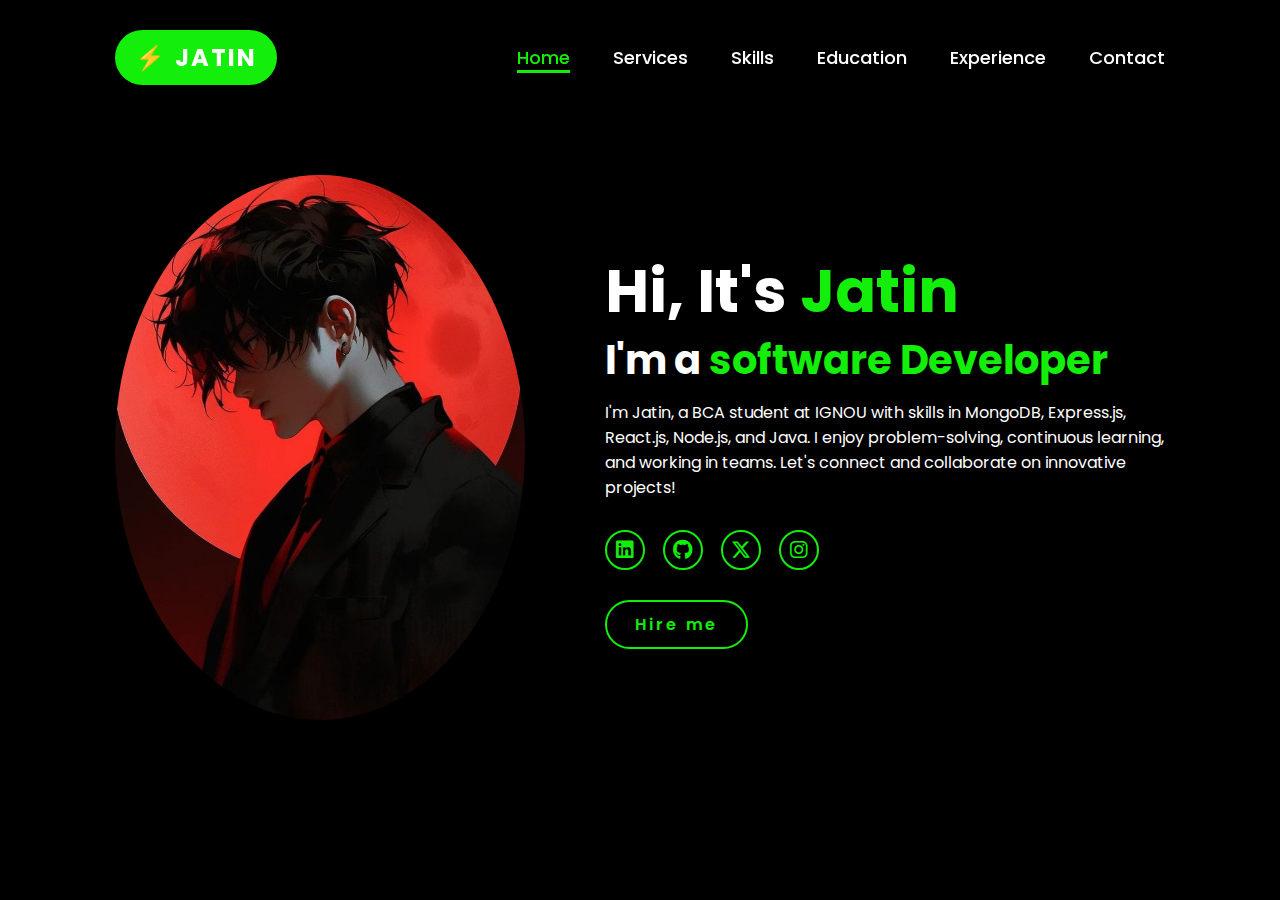
==== portfolio/index.html @ 4302016c "Add portfolio project folder with initial setup and files" ====
<!DOCTYPE html>
<html lang="en">

<head>
    <meta charset="UTF-8">
    <meta name="viewport" content="width=device-width, initial-scale=1.0">
    <link rel="stylesheet" href="https://cdnjs.cloudflare.com/ajax/libs/font-awesome/6.5.2/css/all.min.css">
    <link rel="stylesheet" href="style.css">
    <title>Portfolio Website</title>
</head>

<body>
    <header>
        <!-- Logo --> 

        <a href="#" class="logo">
            <span class="logo-icon">⚡</span> 
            <span class="logo-text">Jatin</span>
        </a>

        <!-- Navbar -->

        <nav>
            <a href="#" class="active"> Home</a>
            <a href="#">Services</a>
            <a href="#">Skills</a>
            <a href="#">Education</a>
            <a href="#">Experience</a>
            <a href="#">Contact</a>
        </nav>
    </header>
    <section class="home">
        <div class="home-img">
            <img src="anim.jpg" alt="">
        </div>
        <div class="home-content">
            <h1>Hi, It's <span>Jatin</span></h1>
            <h3 class="typing-text">I'm a <span></span></h3>
            <p>I'm Jatin, a BCA student at IGNOU with skills in MongoDB, Express.js, React.js, Node.js, and Java. I enjoy problem-solving, continuous learning, and working in teams. Let's connect and collaborate on innovative projects!</p>
            <div class="social-icons">
                <a href="#"><i class="fa-brands fa-linkedin"></i></a>
                <a href="#"><i class="fa-brands fa-github"></i></a>
                <a href="#"><i class="fa-brands fa-x-twitter"></i></a>
                <a href="#"><i class="fa-brands fa-instagram"></i></a>
            </div>
            <a href="#" class="btn">Hire me</a>
        </div>
    </section>
</body>

</html>
---- portfolio/style.css ----
@import url('https://fonts.googleapis.com/css2?family=Poppins:wght@100;200;300;400;500;600&display=swap');

*{
    margin: 0;
    padding: 0;
    box-sizing: border-box;
    text-decoration: none;
    border: none;
    outline: none;
    font-family: 'Poppins', sans-serif;
}

html{
    font-size: 62.5%;
}

body{
    width: 100%;
    height: 100vh;
    overflow-x: hidden;
    background-color: black;
    color: white;
}

header{
    margin-top: 20px;
    position: fixed;
    top: 0;
    left: 0;
    width: 100%;
    padding: 1rem 9%;
    background-color: transparent;
    filter: drop-shadow(10px);
    display: flex;
    justify-content: space-between;
    align-items: center;
    z-index: 100;
}

.logo {
    display: flex;
    align-items: center;
    padding: 10px 20px;
    background-color: #13ee0b;
    border-radius: 50px;
    box-shadow: 0 4px 8px rgba(0, 0, 0, 0.1);
}

.logo-icon {
    font-size: 24px;
    color: #fff;
    margin-right: 10px;
}

.logo-text {
    font-size: 24px;
    color: #fff;
    font-weight: bold;
    text-transform: uppercase;
    letter-spacing: 2px;
}

.logo:hover{
    transform: scale(1.1);
}

nav a{
    font-size: 1.8rem;
    color: white;
    margin-left: 4rem;
    font-weight: 500;
    transition: 0.3s ease;
    border-bottom: 3px solid transparent;
}

nav a:hover,
nav a.active{
    color: #13ee0b;
    border-bottom: 3px solid #13ee0b;
}

@media(max-width:995px){
    nav{
        position: absolute;
        display: none;
        top: 0;
        right: 0;
        width: 40%;
        border-left: 3px solid #13ee0b;
        border-bottom: 3px solid #13ee0b;
        border-bottom-left-radius: 2rem;
        padding: 1rem solid;
        background-color: #161616;
        border-top: 0.1rem solid rgba(0,0,0,0.1);
    }

    nav.active{
        display: block;
    }

    nav a{
        display: block;
        font-size: 2rem;
        margin: 3rem 0;
    }

    nav a:hover,
    nav a.active{
        padding: 1rem;
        border-radius: 0.5rem;
        border-bottom: 0.5rem solid #13ee0b;
    }
}

section{
    min-height: 100vh;
    padding: 5rem 9% 5rem;
}

.home{
    display: flex;
    justify-content: center;
    align-items: center;
    gap: 8rem;
    background-color: black;
}

.home .home-content h1{
    font-size: 6rem;
    font-weight: 700;
    line-height: 1.3;
}

span{
    color: #13ee0b;
}

.home-content h3{
    font-size: 4rem;
    margin-bottom: 1rem;
    font-weight: 700;
}

.home-content p{
    font-size: 1.6rem;
}

.home-img{
    border-radius: 50%;
}

.home-img img{
    position: relative;
    width: 32vw;
    border-radius: 50%;
    box-shadow: 0 0 25px solid #13ee0b;
    cursor: pointer;
    transition: 0.2s linear;
}

.home-img img:hover{
    font-size: 1.8rem;
    font-weight: 500;
}

.social-icons a{
    display: inline-flex;
    justify-content: center;
    align-items: center;
    width: 4rem;
    height: 4rem;
    background-color: transparent;
    border: 0.2rem solid #13ee0b;
    font-size: 2rem;
    border-radius: 50%;
    margin: 3rem 1.5rem 3rem 0;
    transition: 0.3s ease;
    color: #13ee0b;
}

.social-icons a:hover{
    color: black;
    transform: scale(1.3) translateY(-5px);
    background-color: #13ee0b;
    box-shadow: 0  0 25px #13ee0b;
}

.btn{
    display: inline-block;
    padding: 1rem 2.8rem;
    background-color: black;
    border-radius: 4rem;
    font-size: 1.6rem;
    color: #13ee0b;
    letter-spacing: 0.3rem;
    font-weight: 600;
    border: 2px solid #13ee0b;
    transition: 0.3s ease;
    cursor: pointer;
}

.btn:hover{
    transform: scale3d(1.03);
    background-color: #13ee0b;
    color: black;
    box-shadow: 0 0 25px #13ee0b;
}

.typing-text{
    font-size: 34px;
    font-weight: 600;
    min-width: 280px;
}

.typing-text span{
    position: relative;
}

.typing-text span::before{
    content: "software Developer";
    color: #13ee0b;
    animation: words 20s infinite;
}

.typing-text span::after{
    content: "";
    background-color: black;
    position: absolute;
    width: calc(100% + 8px);
    height: 100%;
    border-left: 3px solid black;
    right: -8;
    animation: cursor 0.6s infinite;
}

@keyframes cursor{
    to{
        border-left: 3px solid #13ee0b;
    }
}

@keyframes words{
    0%, 20%{
        content: "Web Developer";
    }
    21%, 40%{
        content: "Developer";
    }
    41%, 60%{
        content: "Web Designer";
    }
    61%, 80%{
        content: "Youtuber";
    }
    81%, 100%{
        content: "Progammer";
    }
}

@media (max-width: 1000px){
    .home{
        gap: 4rem;
    }
}

@media(max-width:995px){
    .home{
        flex-direction: column;
        margin: 5rem 4rem;
    }

    .home .home-content h3{
        font-size: 2.5rem;
    }

    .home-content h1{
        font-size: 5rem;
    }

    .home-img img{
        width: 70vw;
        margin-top: 4rem;
    }
}
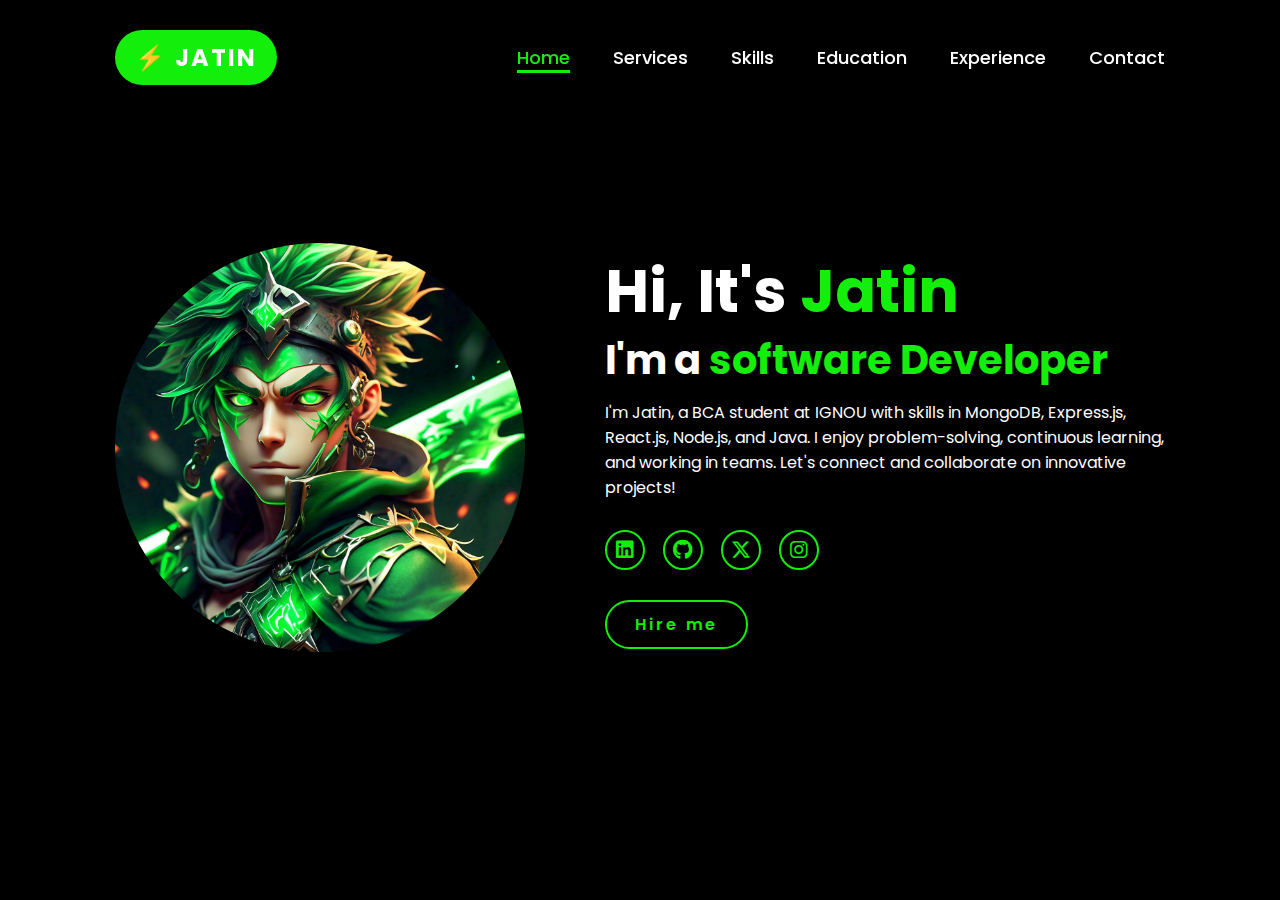
==== commit 47d3e35a: "Some minor changes" ====
--- a/portfolio/index.html
+++ b/portfolio/index.html
@@ -31,7 +31,7 @@
     </header>
     <section class="home">
         <div class="home-img">
-            <img src="anim.jpg" alt="">
+            <img src="anim.jpeg" alt="">
         </div>
         <div class="home-content">
             <h1>Hi, It's <span>Jatin</span></h1>
